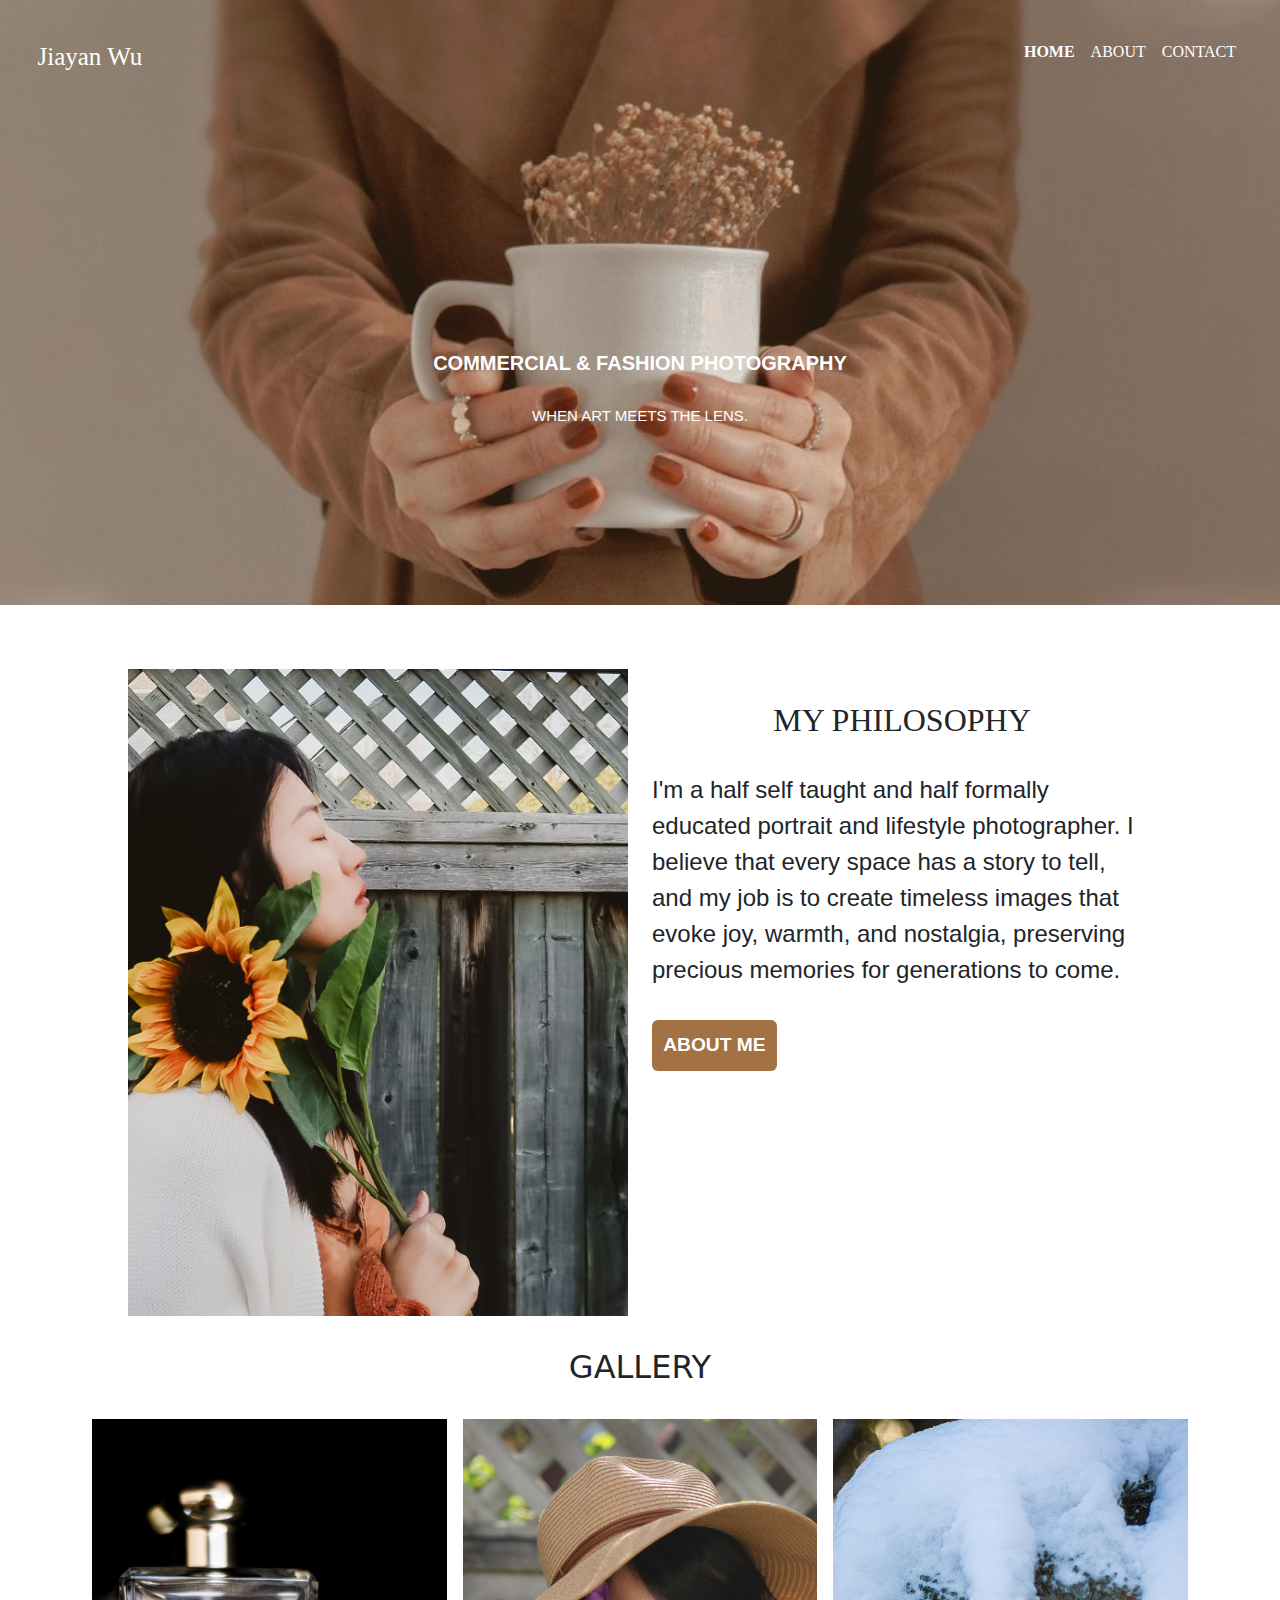
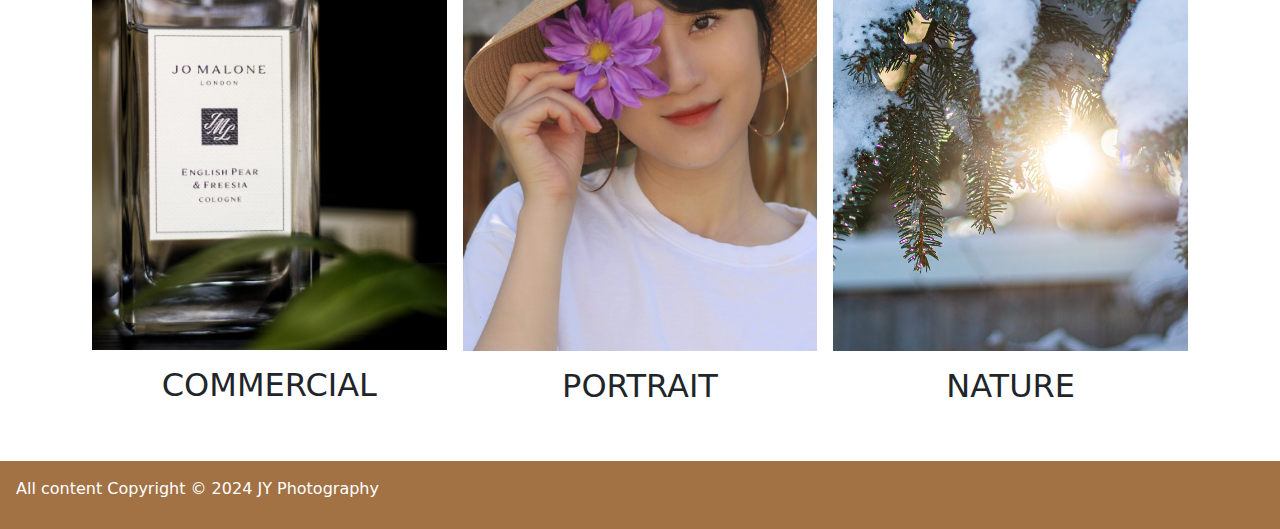
==== index.html @ 9be47fc0 "final project-1st push" ====
<!DOCTYPE html>
<html lang="en">

<head>
  <meta charset="UTF-8" />
  <meta name="viewport" content="width=device-width, initial-scale=1.0" />
  <link href="https://cdn.jsdelivr.net/npm/bootstrap@5.3.3/dist/css/bootstrap.min.css" rel="stylesheet"
    integrity="sha384-QWTKZyjpPEjISv5WaRU9OFeRpok6YctnYmDr5pNlyT2bRjXh0JMhjY6hW+ALEwIH" crossorigin="anonymous" />
  <script defer src="https://cdn.jsdelivr.net/npm/bootstrap@5.3.3/dist/js/bootstrap.bundle.min.js"
    integrity="sha384-YvpcrYf0tY3lHB60NNkmXc5s9fDVZLESaAA55NDzOxhy9GkcIdslK1eN7N6jIeHz"
    crossorigin="anonymous"></script>
  <link rel="stylesheet" href="main.css" />
  <link rel="stylesheet" href="https://cdnjs.cloudflare.com/ajax/libs/animate.css/4.1.1/animate.min.css" />
  <link rel="stylesheet" href="https://cdnjs.cloudflare.com/ajax/libs/font-awesome/6.5.2/css/all.min.css"
    integrity="sha512-SnH5WK+bZxgPHs44uWIX+LLJAJ9/2PkPKZ5QiAj6Ta86w+fsb2TkcmfRyVX3pBnMFcV7oQPJkl9QevSCWr3W6A=="
    crossorigin="anonymous" referrerpolicy="no-referrer" />
  <title>Portfolio-Homepage</title>
</head>

<body itemscope itemtype="https://schema.org/Organization">
  <header role="banner">
    <a href="#main-content" class="skip">Skip to main content</a>
    <img class="img-fluid" src="images/Home_banner.jpg" alt="Responsive image" />
    <a aria-current="page" href="index.html">
    <div id="header-title" itemprop="name">Jiayan Wu</div></a>
    <nav id="header-navbar" class="navbar navbar-expand-lg" role="navigation">
      <div class="container-fluid">
        <!--<a class="navbar-brand" href="#">Navbar</a>-->
        <button class="navbar-toggler" type="button" data-bs-toggle="collapse" data-bs-target="#navbarNavAltMarkup"
          aria-controls="navbarNavAltMarkup" aria-expanded="false" aria-label="Toggle navigation">
          <span class="navbar-toggler-icon"></span>
        </button>
        <div class="collapse navbar-collapse" id="navbarNavAltMarkup">
          <div class="navbar-nav">
            <a class="nav-link active" aria-current="page" href="index.html">HOME</a>
            <a class="nav-link" href="about.html" itemprop="url">ABOUT</a>
            <a class="nav-link" href="contact.html" itemprop="url">CONTACT</a>
          </div>
        </div>
      </div>
    </nav>
    <div class="bannerheadings">
      <div class="heading-1" itemprop="description">COMMERCIAL & FASHION PHOTOGRAPHY</div>
      <div class="heading-2" itemprop="slogan">WHEN ART MEETS THE LENS.</div>
    </div>
  </header>

  <main id="main" role="main">
    <section class="sect-MyPhilosophy">
      <div class="maincontentcontainer">
        <div class="row">
          <div class="col-xs-12 col-md-6">
            <picture itemprop="image">
              <source media="(min-width:770px)" srcset="images/portrait-sunflower-orig.jpg">
              <source media="(min-width:577px)" srcset="images/portrait-sunflower-trim-large.jpg">
              <img src="images/portrait-sunflower-trim-small.jpg" alt="lady holding flower" class="card-img-top" />
            </picture>
          </div>

          <div class="col-xs-12 col-md-6" itemprop="knowsAbout">
            <h1 class="maincontent" role="heading">MY PHILOSOPHY</h1>
            <p>
              I'm a half self taught and half formally educated portrait and
              lifestyle photographer. I believe that every space has a story
              to tell, and my job is to create timeless images that evoke joy,
              warmth, and nostalgia, preserving precious memories for
              generations to come.
            </p>
            <div class="aboutbtn">
              <a href="about.html">
                <span class="btn btn-secondary local-button">ABOUT ME</span>
              </a>
            </div>
          </div>
        </div>
      </div>
    </section>

    <section>
      <h5 role="heading">Gallery</h5>
      <section class="gallery">
        <div class="container">
          <div class="row g-3">
            <div class="col-12 col-md-6 col-lg-4">
              <div class="card">
                <img src="images/gallery_image_1.jpg" alt="perfume" class="animate__animated animate__bounce" />
                <div class="card-body">
                  <h5 class="card-title">COMMERCIAL</h5>
                </div>
              </div>
            </div>
            <div class="col-12 col-md-6 col-lg-4">
              <div class="card">
                <img src="images/gallery_image_2.jpg" alt="writer" class="animate__animated animate__bounce" />
                <div class="card-body">
                  <h5 class="card-title">PORTRAIT</h5>
                </div>
              </div>
            </div>
            <div class="col-12 col-md-6 col-lg-4">
              <div class="card">
                <img src="images/gallery_image_3.jpg" alt="nature" class="animate__animated animate__bounce" />
                <div class="card-body">
                  <h5 class="card-title">NATURE</h5>
                </div>
              </div>
            </div>
          </div>
        </div>
      </section>
    </section>
  </main>

  <footer role="contentinfo">
    <div class="footercontainer">
      <div class="copyright">All content Copyright &copy; 2024 JY Photography</div>
      <div class="socialIcons">
        <a href="https://www.facebook.com/" aria-label="Link to Facebook"><i class="fa-brands fa-facebook"></i></a>
        <a href="https://www.youtube.com/" aria-label="Link to Youtube"><i class="fa-brands fa-youtube"></i></a>
        <a href="https://www.linkedin.com/" aria-label="Link to Linkedin"><i class="fa-brands fa-linkedin"></i></a>
      </div>
    </div>
  </footer>
</body>

</html>
---- main.css ----
.skip {
  color: yellow;
  background: black;
  position: absolute;
  left: 0.5rem;
  padding: 0.5rem 1.5rem;
  transform: translateY(-120%);
  transition: transform 325ms ease-in;
}

.skip:focus {
  transform: translateY(0);
}

header {
  position: relative;
  text-align: center;
  color: white;
}

#header-title {
  position: absolute;
  left: 1.5em;
  top: 1.5em;
  color: white;
  font-family: Cambria, Cochin, Georgia, Times, 'Times New Roman', serif;
  font-size: 25px;
}

#header-navbar {
  position: absolute;
  right: 1.5em;
  top: 1.5em;
}

#main {
  padding: 2em 5em;
}

.contactbtn {
  text-align: center
}

h1 {
  font-family: Cambria, Cochin, Georgia, Times, 'Times New Roman', serif;
  text-align: center;
  font-size: 2rem;
  margin: 2rem 0rem;
}

a {
  font-family: Cambria, Cochin, Georgia, Times, 'Times New Roman', serif;
}

h5 {
  text-transform: uppercase;
  font-size: 2em;
  text-align: center;
}

p {
  font-family: 'Segoe UI', Tahoma, Geneva, Verdana, sans-serif;
  font-size: 1.5rem;
  /*30px;*/
  line-height: 1.5;
}

.local-button {
  border: none;
  background-color: #a27245;
  color: white;
  padding: 0.7rem;
  font-size: 1.2rem;
  font-weight: bolder;
  font-family: Arial, Helvetica, sans-serif;
  margin-top: 1rem;
}

.local-button:hover {
  background-color: #7d5836;
}

.send-button {
  border: none;
  background-color: #a27245;
  color: white;
  padding: 0.7rem;
  font-size: 1.2rem;
  font-weight: bolder;
  font-family: Arial, Helvetica, sans-serif;
  margin-top: 1rem;
  margin-bottom: 2.5rem;
}

.send-button:hover {
  background-color: #7d5836;
}

.form-group {
  padding-bottom: 15px;
}

.form-group label{
  margin-bottom: 0.3rem;
}

form {
  padding-top: 30px;
  padding-left: 80px;
  padding-right: 80px;
}

.contactmainp {
  padding: 2em 5em;
}

.contacth1 {
  margin-top: 50px;
}

@media screen and (max-width:769px) {
  h1 {
    font-size: 1.5rem;
    margin: 1.5rem 0;
  }

  p {
    font-size: 1rem;
  }

  .local-button {
    font-size: 0.8rem;
  }
}

.heading-1 {
  /*position: absolute;
  top: 70%;
  left: 50%;*/
  transform: translate(-50%, -50%);
  font-family: Arial, Helvetica, sans-serif;
  font-weight: bolder;
  font-size: 20px;
}

.heading-2 {
  /*position: absolute;
  top: 80%;
  left: 50%;*/
  margin-top: 1.5em;
  transform: translate(-50%, -50%);
  font-family: Arial, Helvetica, sans-serif;
  font-size: 15px;
}

.bannerheadings {
  position: absolute;
  top: 60%;
  left: 50%;
}

section {
  margin-top: 2em;
}

.sect-MyPhilosophy {
  margin-left: 3em;
  margin-right: 3em;
}

.sect-MyPhilosophy-Main {
  padding-left: 3em;
}

.card {
  border: none;
}

footer {
  background-color: #a27245;
  padding: 1em;
  text-align: center;
}

.nav-link {
  color: white !important;
}

.nav-link.active {
  font-weight: bold;
}

h2 {
  top: 200px;
  bottom: 100px;
}

.footercontainer {
  display: flex;
  justify-content: space-between;
}

.socialIcons a {
  text-decoration: none;
  padding: 10px;
  background-color: #a27245;
  margin: 10px;
  border-radius: 50%;
}

.socialIcons a i {
  font-size: 1.5em;
  color: white;
}

.copyright {
  color: white;
}
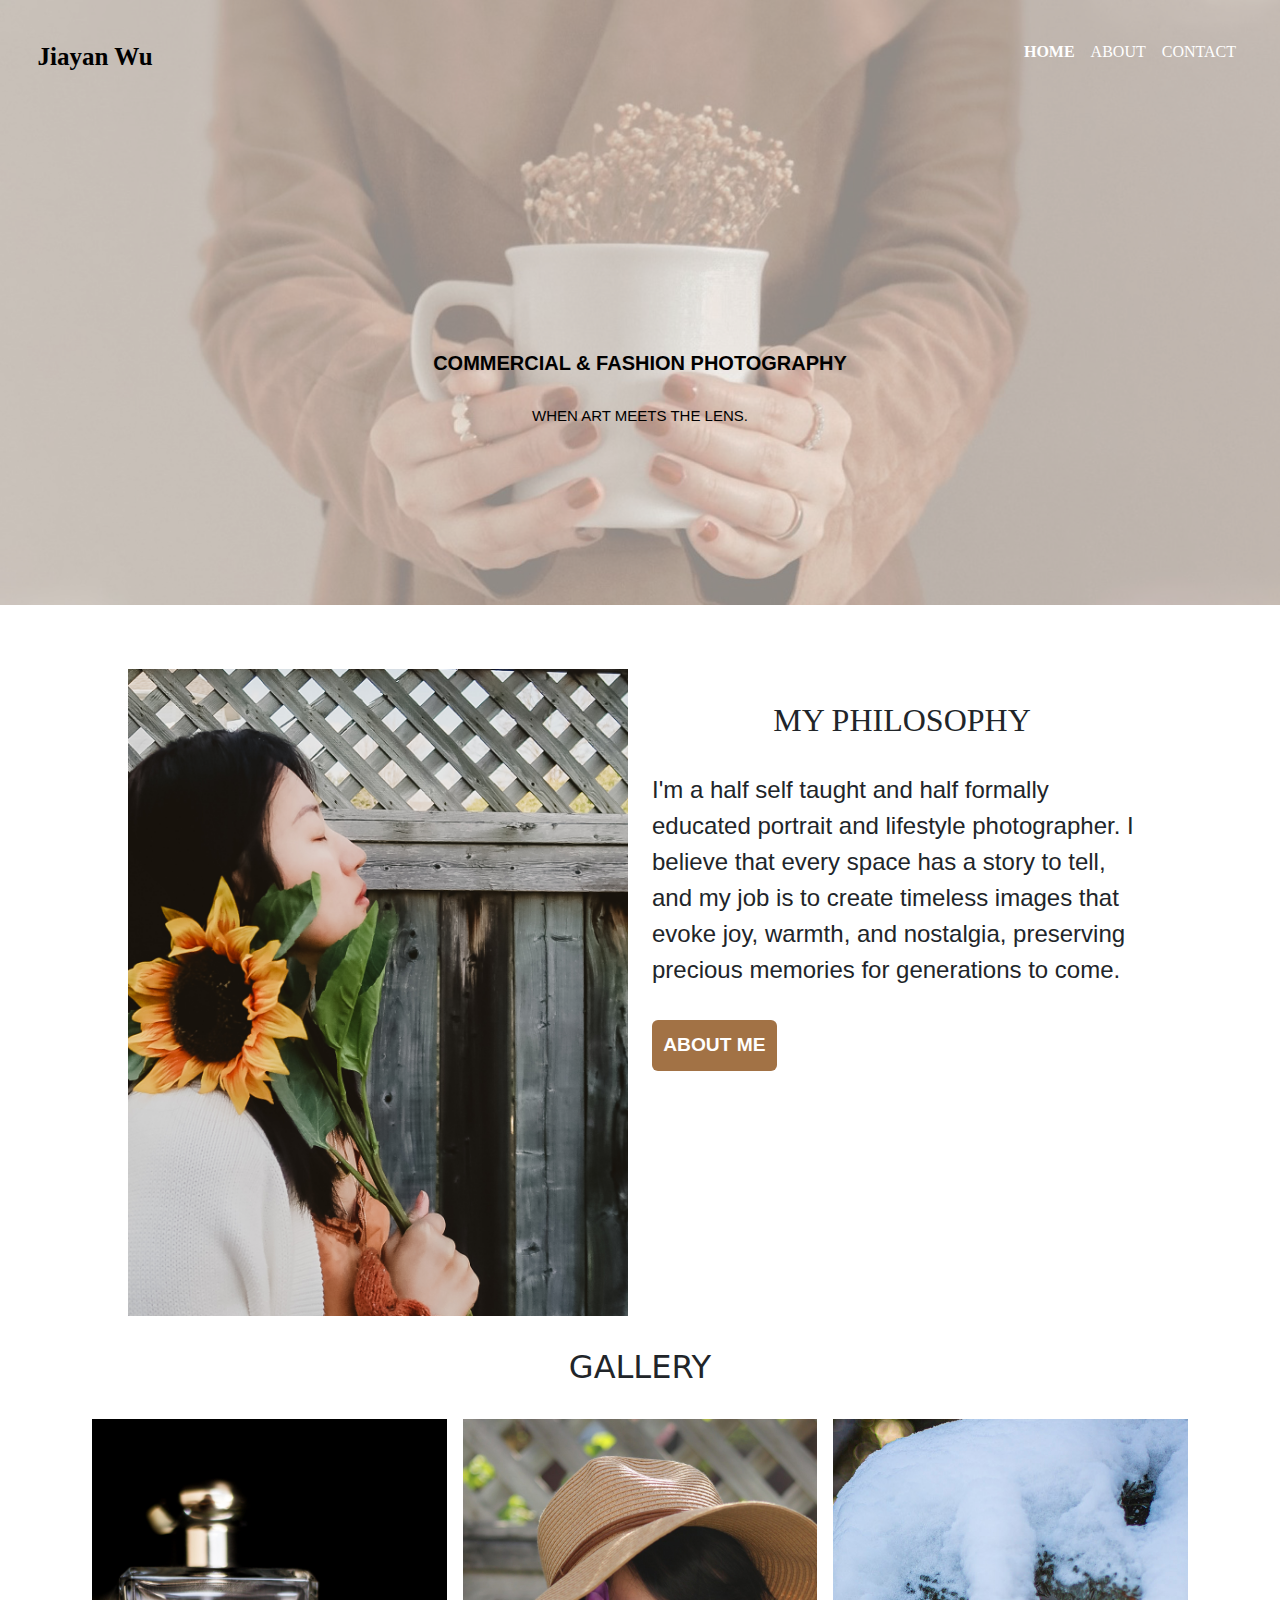
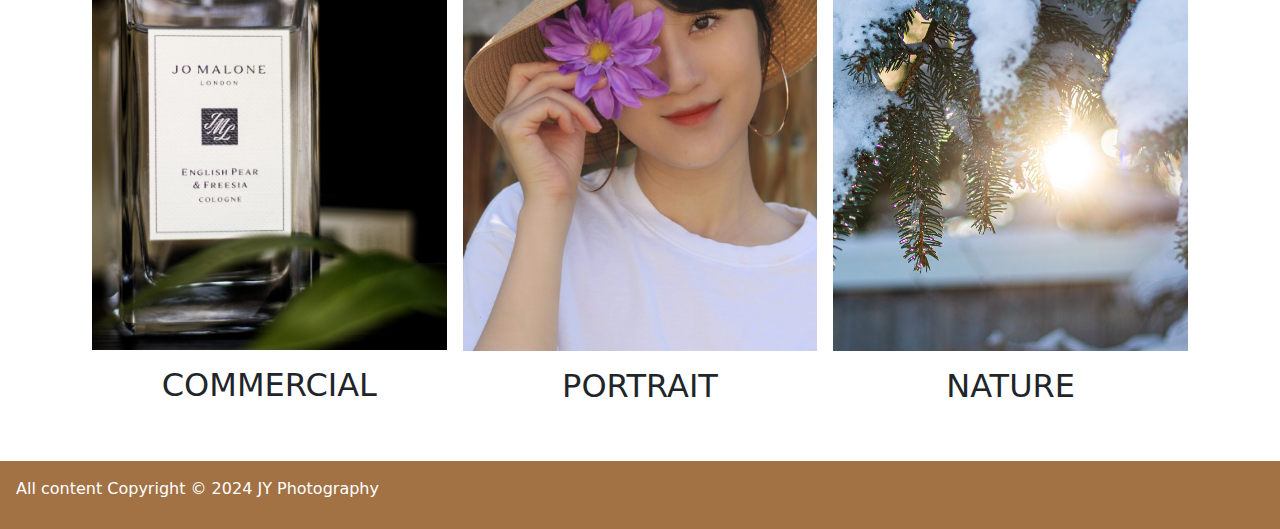
==== commit ec669e1b: "accessibility modified" ====
--- a/index.html
+++ b/index.html
@@ -77,7 +77,7 @@
     </section>
 
     <section>
-      <h5 role="heading">Gallery</h5>
+      <h5 role="heading-2">Gallery</h5>
       <section class="gallery">
         <div class="container">
           <div class="row g-3">
--- a/main.css
+++ b/main.css
@@ -22,16 +22,25 @@
   position: absolute;
   left: 1.5em;
   top: 1.5em;
-  color: white;
+  color: black;
   font-family: Cambria, Cochin, Georgia, Times, 'Times New Roman', serif;
   font-size: 25px;
+  font-weight: bolder;
+}
+
+.img-fluid {
+  opacity: 0.5;
 }
 
 #header-navbar {
   position: absolute;
   right: 1.5em;
   top: 1.5em;
-}
+  color: black;
+}
+ .heading-1, .heading-2 {
+  color: black;
+ }
 
 #main {
   padding: 2em 5em;
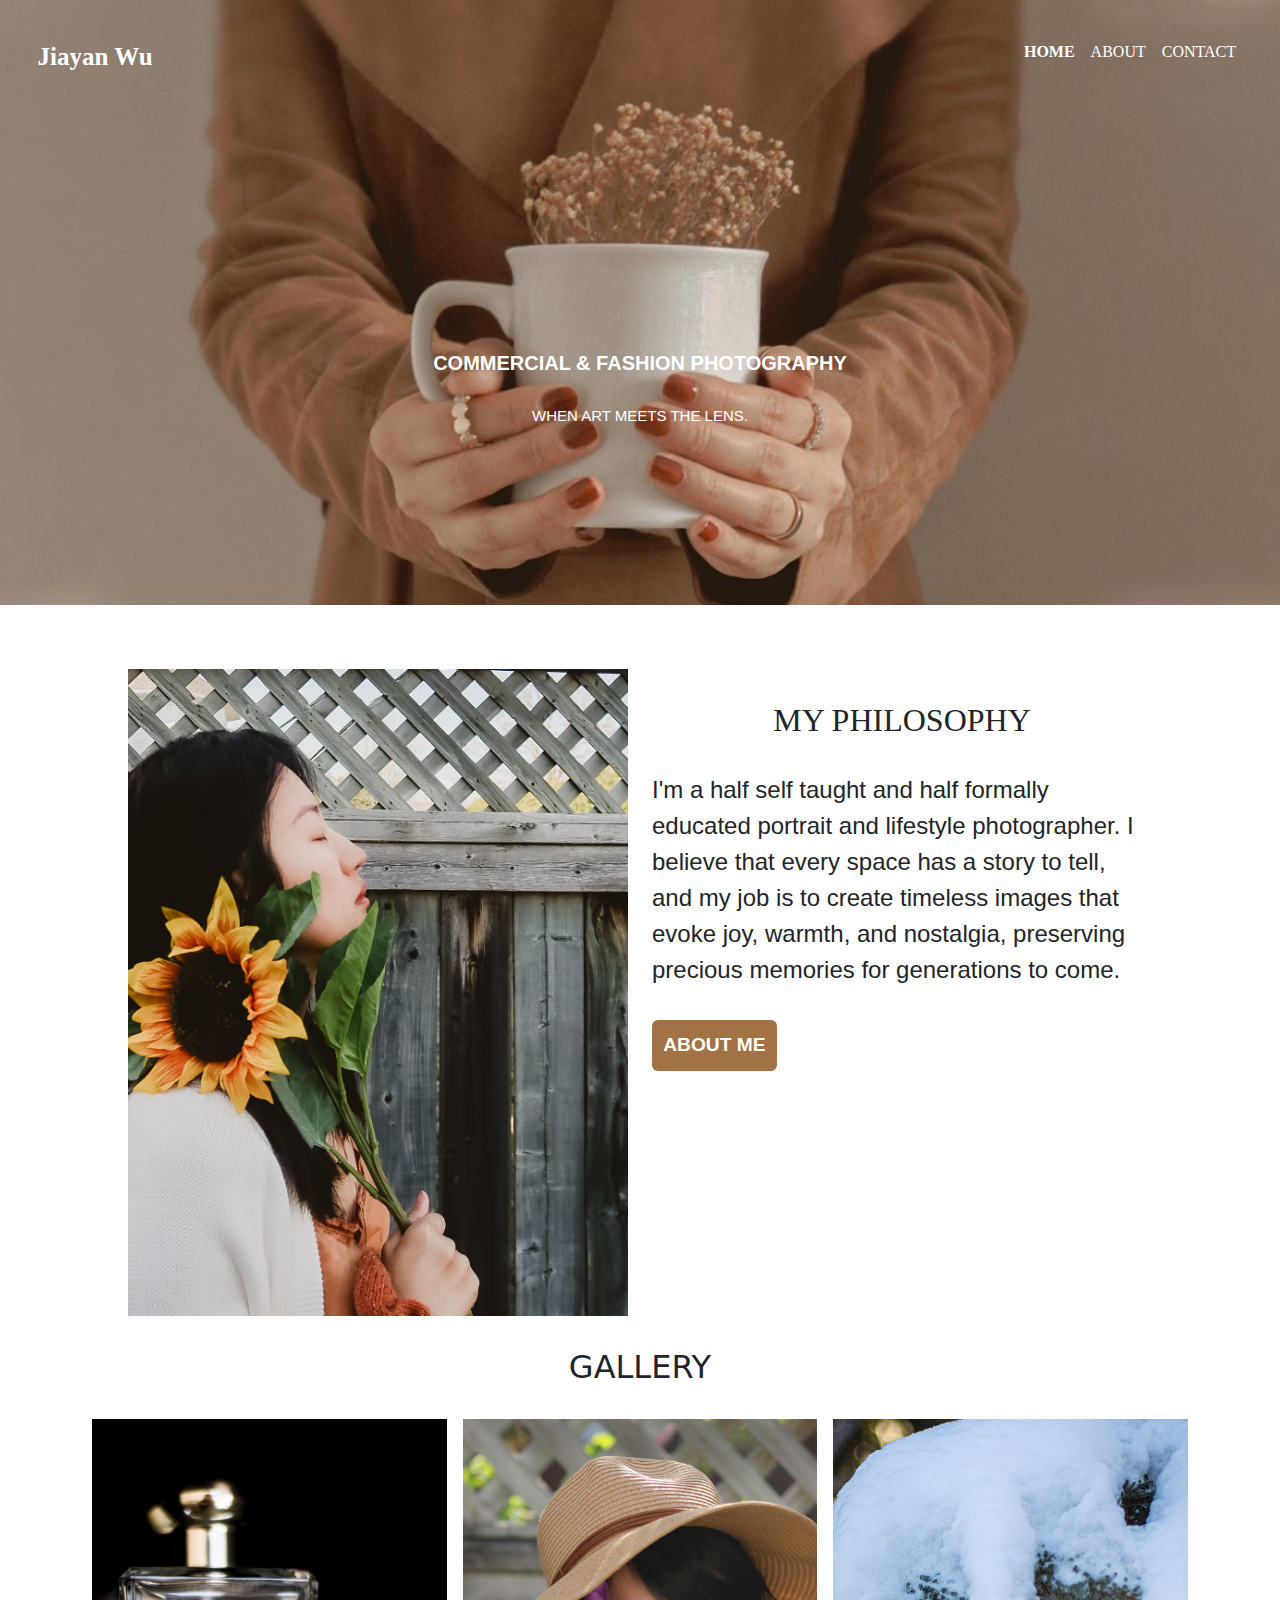
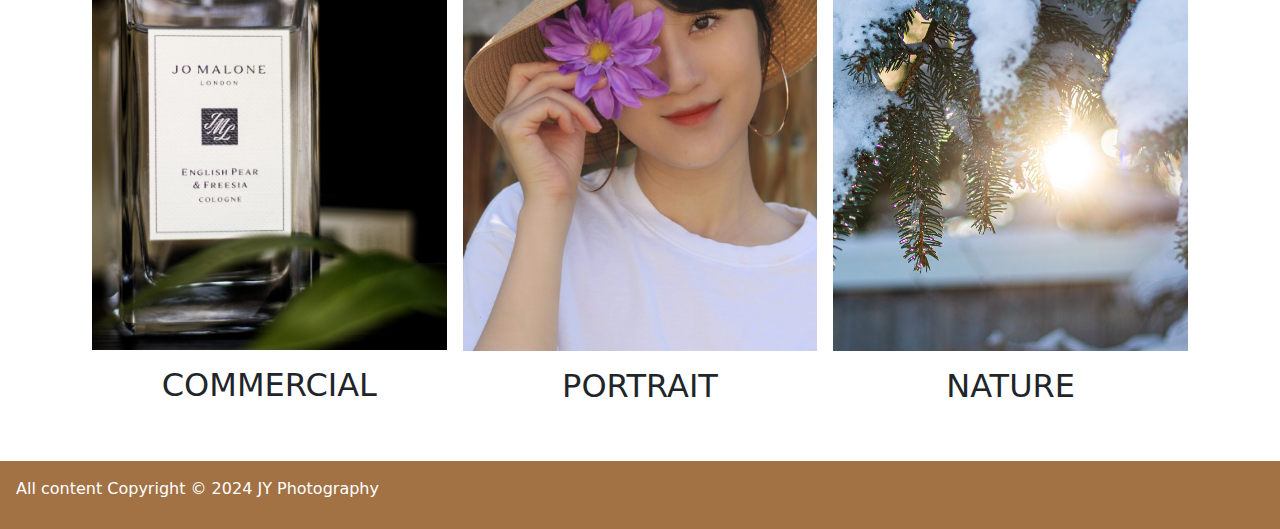
==== commit 70c74a88: "fix broken skip link" ====
--- a/index.html
+++ b/index.html
@@ -19,7 +19,7 @@
 
 <body itemscope itemtype="https://schema.org/Organization">
   <header role="banner">
-    <a href="#main-content" class="skip">Skip to main content</a>
+    <a href="#main-content" class="skip" id="content-start">Skip to main content</a>
     <img class="img-fluid" src="images/Home_banner.jpg" alt="Responsive image" />
     <a aria-current="page" href="index.html">
     <div id="header-title" itemprop="name">Jiayan Wu</div></a>
--- a/main.css
+++ b/main.css
@@ -22,25 +22,18 @@
   position: absolute;
   left: 1.5em;
   top: 1.5em;
-  color: black;
+  color: white;
   font-family: Cambria, Cochin, Georgia, Times, 'Times New Roman', serif;
   font-size: 25px;
   font-weight: bolder;
 }
 
-.img-fluid {
-  opacity: 0.5;
-}
-
 #header-navbar {
   position: absolute;
   right: 1.5em;
   top: 1.5em;
-  color: black;
-}
- .heading-1, .heading-2 {
-  color: black;
- }
+  color: white;
+}
 
 #main {
   padding: 2em 5em;
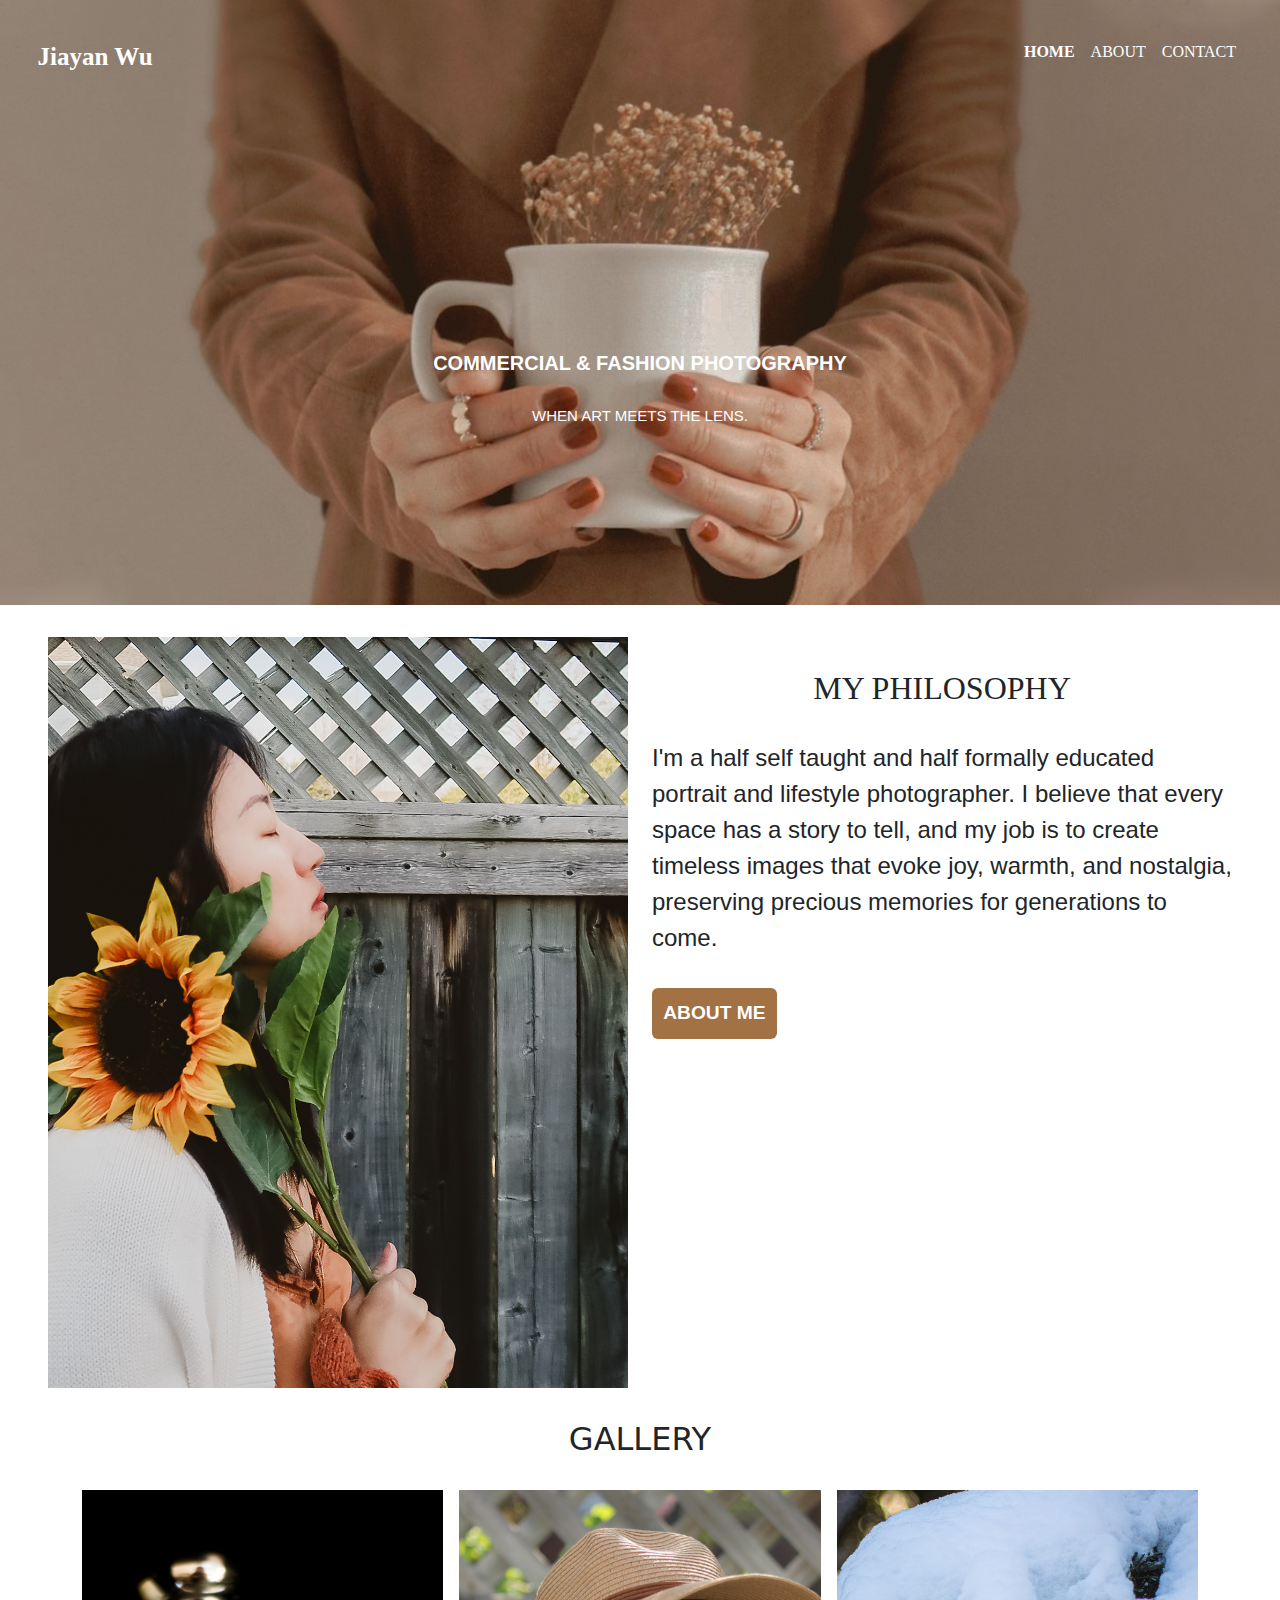
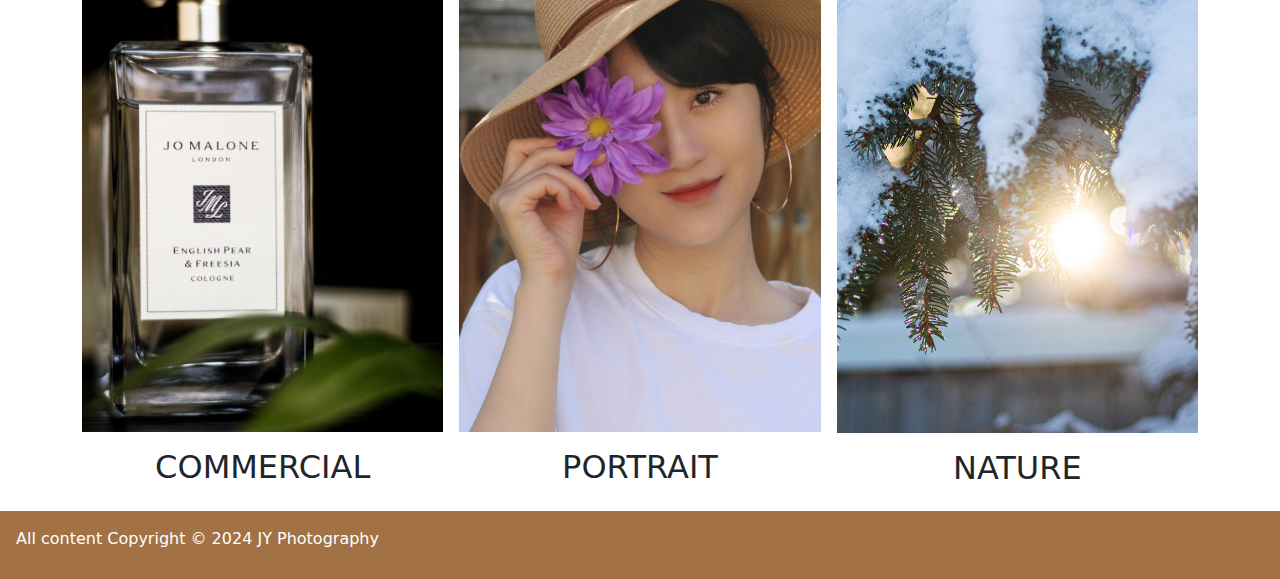
==== commit 556628f8: "skip link" ====
--- a/index.html
+++ b/index.html
@@ -45,7 +45,7 @@
     </div>
   </header>
 
-  <main id="main" role="main">
+  <main id="main-content" role="main">
     <section class="sect-MyPhilosophy">
       <div class="maincontentcontainer">
         <div class="row">
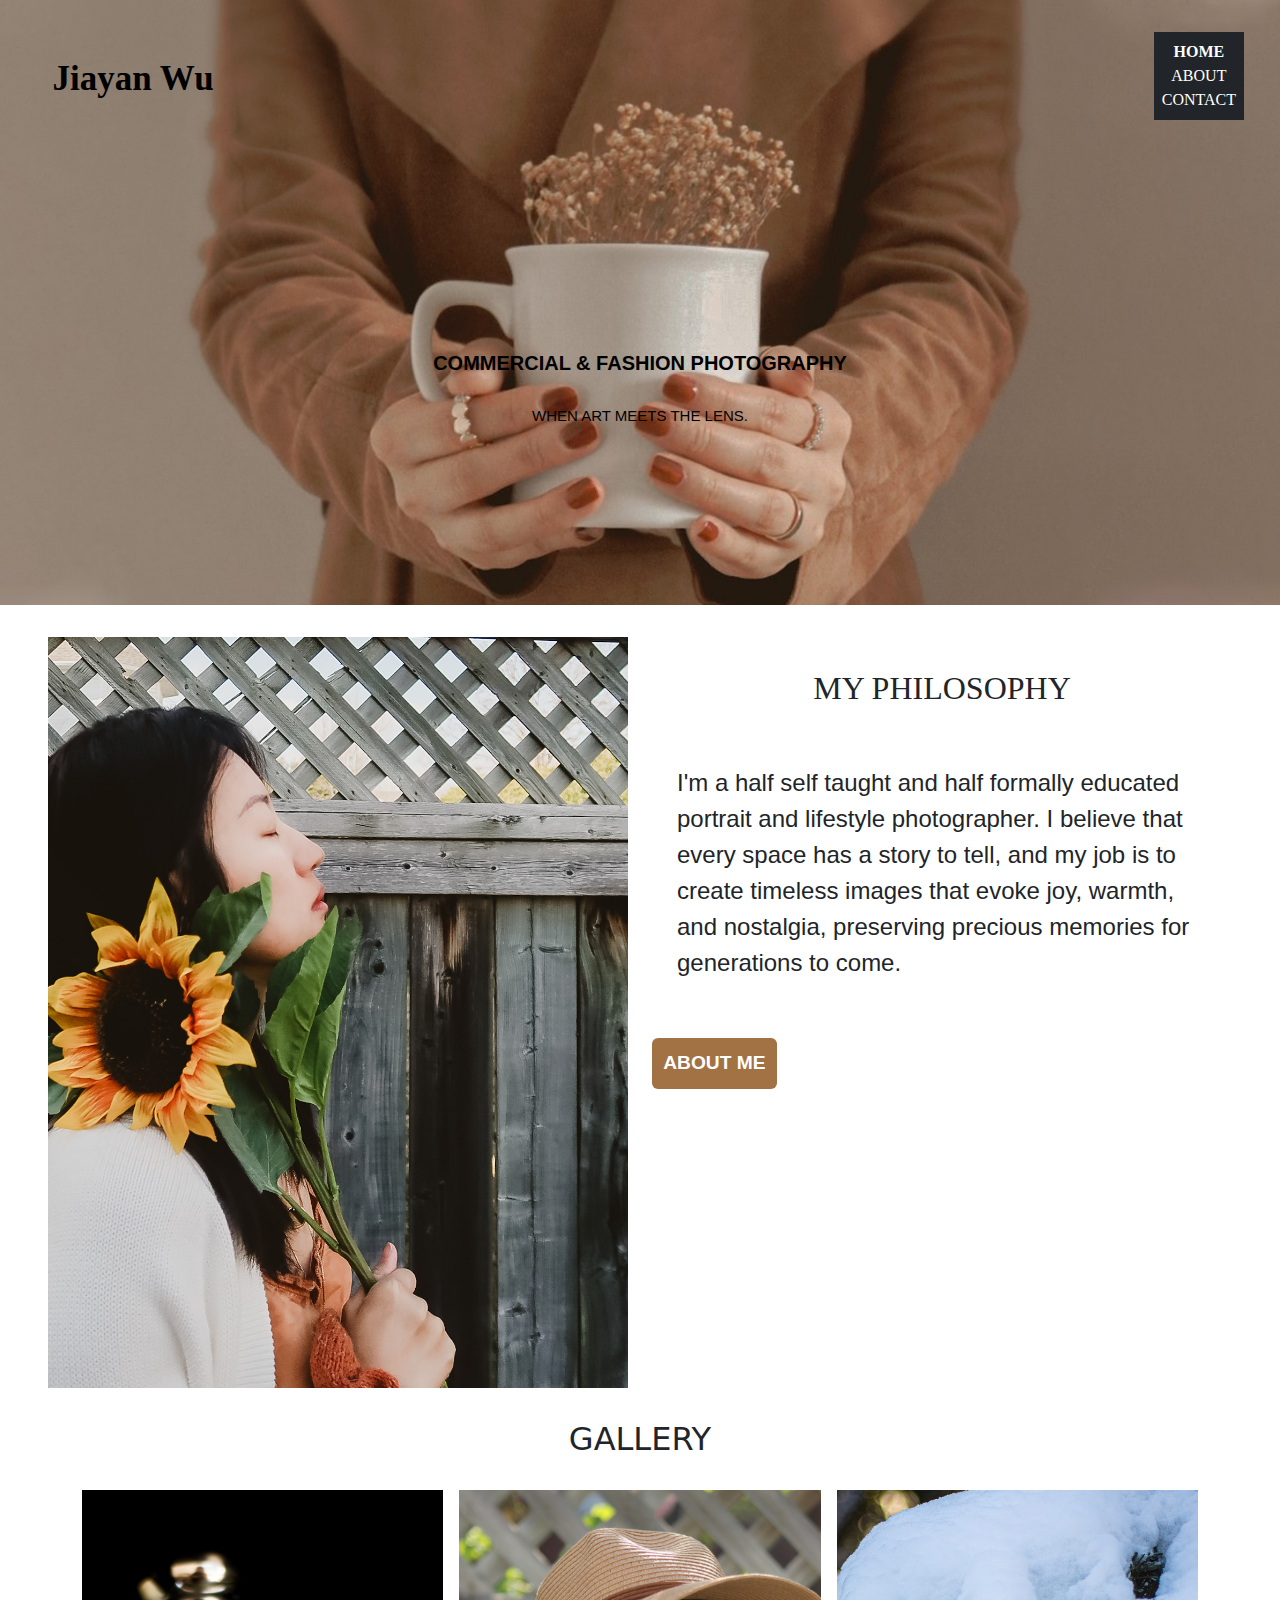
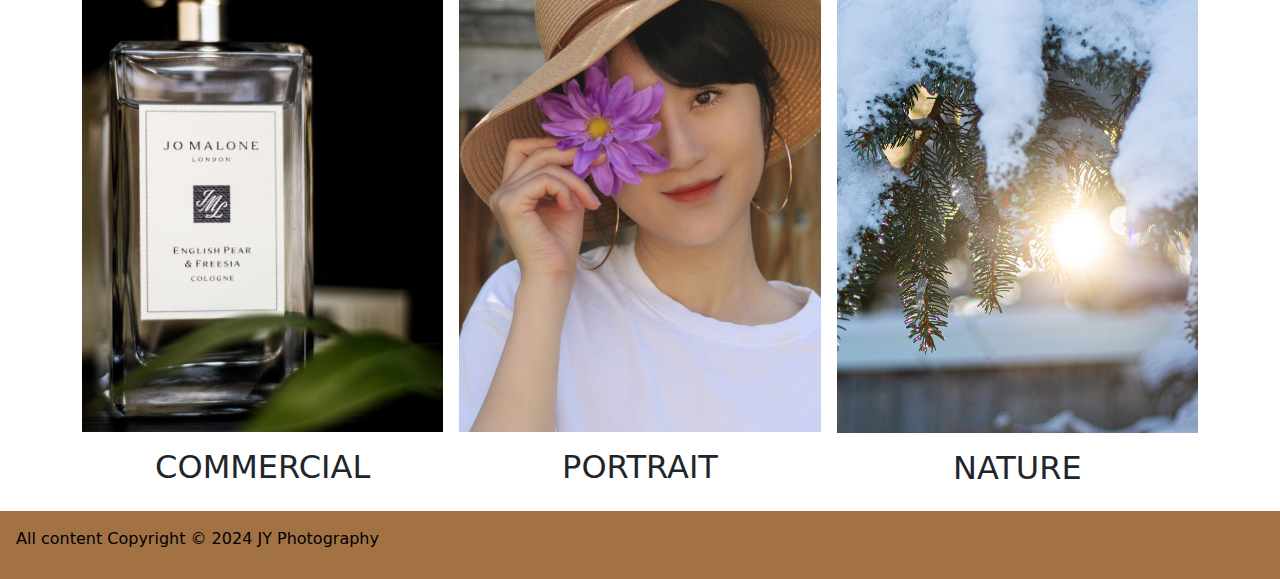
==== commit e9a9fee6: "nav-contrast issue fixed" ====
--- a/index.html
+++ b/index.html
@@ -31,10 +31,10 @@
           <span class="navbar-toggler-icon"></span>
         </button>
         <div class="collapse navbar-collapse" id="navbarNavAltMarkup">
-          <div class="navbar-nav">
-            <a class="nav-link active" aria-current="page" href="index.html">HOME</a>
-            <a class="nav-link" href="about.html" itemprop="url">ABOUT</a>
-            <a class="nav-link" href="contact.html" itemprop="url">CONTACT</a>
+          <div class="text-bg-dark p-2">
+              <a class="nav-link active" aria-current="page" href="index.html">HOME</a>
+              <a class="nav-link" href="about.html" itemprop="url">ABOUT</a>
+              <a class="nav-link" href="contact.html" itemprop="url">CONTACT</a>
           </div>
         </div>
       </div>
--- a/main.css
+++ b/main.css
@@ -22,9 +22,9 @@
   position: absolute;
   left: 1.5em;
   top: 1.5em;
-  color: white;
+  color: black;
   font-family: Cambria, Cochin, Georgia, Times, 'Times New Roman', serif;
-  font-size: 25px;
+  font-size: 35px;
   font-weight: bolder;
 }
 
@@ -32,7 +32,15 @@
   position: absolute;
   right: 1.5em;
   top: 1.5em;
-  color: white;
+}
+
+
+.heading-1 {
+  color: black;
+}
+
+.heading-2 {
+  color: black;
 }
 
 #main {
@@ -65,6 +73,7 @@
   font-size: 1.5rem;
   /*30px;*/
   line-height: 1.5;
+  padding: 25px;
 }
 
 .local-button {
@@ -76,6 +85,7 @@
   font-weight: bolder;
   font-family: Arial, Helvetica, sans-serif;
   margin-top: 1rem;
+  margin-bottom: 1rem;
 }
 
 .local-button:hover {
@@ -188,6 +198,11 @@
   color: white !important;
 }
 
+.navbar-nav .nav-link{
+  font-size: 40px;
+  color: #FFF !important;
+}
+
 .nav-link.active {
   font-weight: bold;
 }
@@ -216,5 +231,5 @@
 }
 
 .copyright {
-  color: white;
+  color: black;
 }